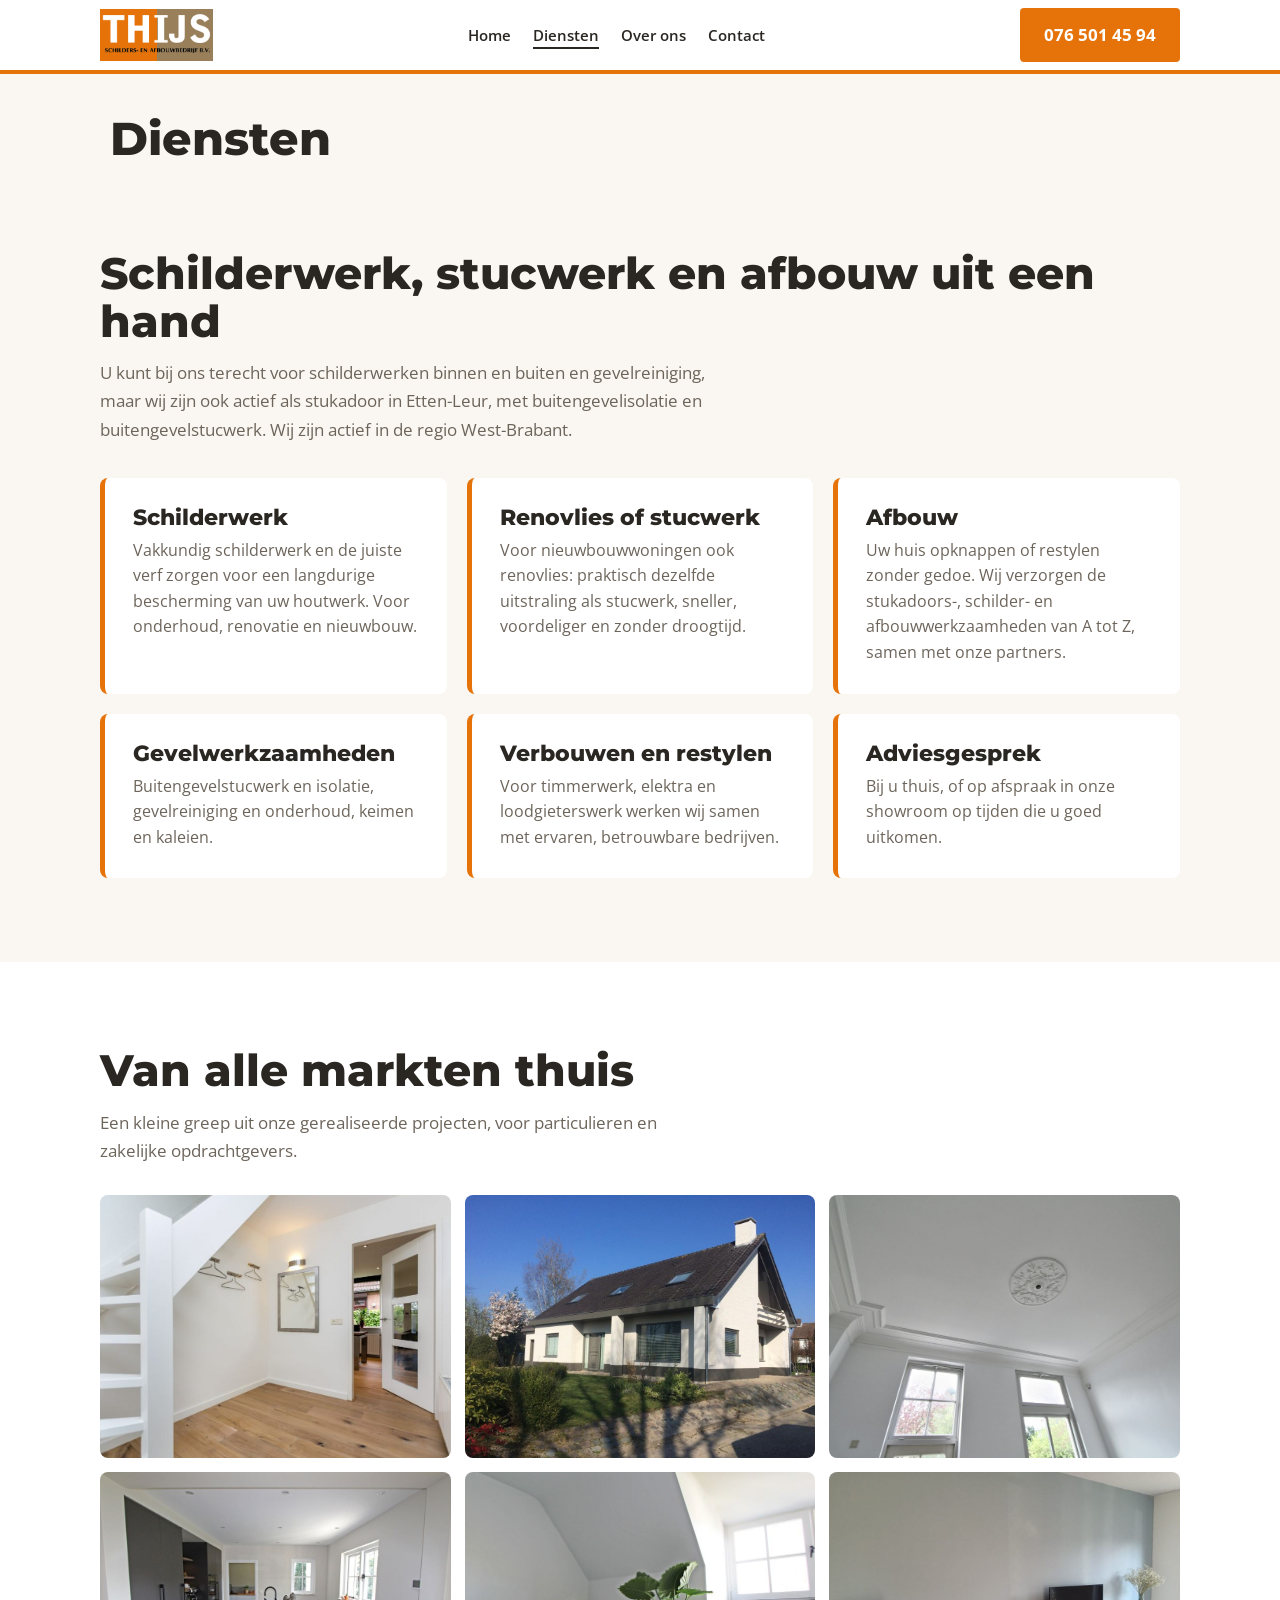
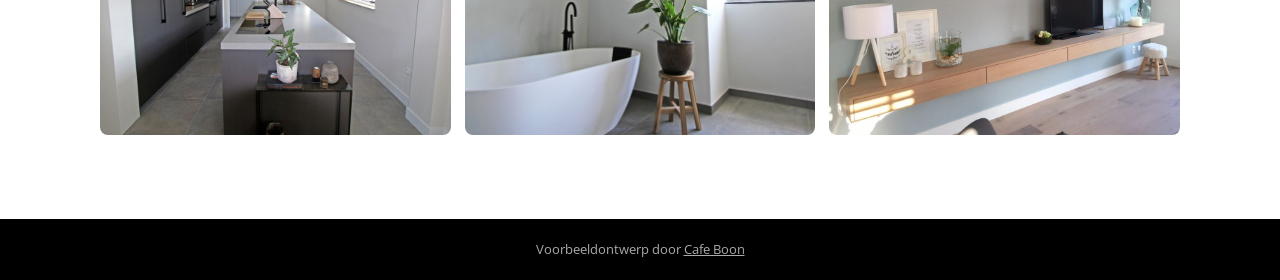
==== aanbod.html @ a526ea2d "Website opgedeeld in meerdere pagina's" ====
<!doctype html>
<html lang="nl">
<head>
<meta charset="utf-8">
<meta name="viewport" content="width=device-width,initial-scale=1">
<title>Diensten | Thijs Schilders- en Afbouwbedrijf</title>
<meta name="description" content="Thijs Schilders- en Afbouwbedrijf in Etten-Leur: schilderwerk, renovlies en stucwerk, afbouw en gevelwerkzaamheden in West-Brabant. Ruim 30 jaar ervaring. Bel 076 501 45 94.">
<meta name="robots" content="noindex">
<meta property="og:title" content="Thijs Schilders- en Afbouwbedrijf, Etten-Leur">
<meta property="og:description" content="Wij maken van uw huis een thuis. Schilderwerk, stucwerk en afbouw in West-Brabant.">
<meta property="og:image" content="https://thijsafbouw.cafeboon.com/images/og.jpg">
<link rel="icon" href="images/favicon.png">
<link rel="preconnect" href="https://fonts.googleapis.com"><link rel="preconnect" href="https://fonts.gstatic.com" crossorigin>
<link href="https://fonts.googleapis.com/css2?family=Montserrat:wght@800&family=Open+Sans:wght@400;600;700&display=swap" rel="stylesheet">
<link rel="stylesheet" href="style.css">
</head>
<body>
<div class="top"><div class="in"><a href="index.html"><img alt="Thijs Schilders- en Afbouwbedrijf" height="52" src="images/logo.png" width="113"/></a>
<nav><a href="index.html">Home</a><a aria-current="page" href="aanbod.html">Diensten</a><a href="over.html">Over ons</a><a href="contact.html">Contact</a></nav>
<a class="btn" href="tel:+31765014594">076 501 45 94</a></div></div>
<div aria-label="Pagina's" class="sn-bar" role="navigation"><a class="sn-link" href="index.html">Home</a><a aria-current="page" class="sn-link" href="aanbod.html">Diensten</a><a class="sn-link" href="over.html">Over ons</a><a class="sn-link" href="contact.html">Contact</a></div>
<div class="sn-head"><h1>Diensten</h1></div>
<section id="diensten"><div class="wrap">
<h2>Schilderwerk, stucwerk en afbouw uit een hand</h2>
<p class="lead">U kunt bij ons terecht voor schilderwerken binnen en buiten en gevelreiniging, maar wij zijn ook actief als stukadoor in Etten-Leur, met buitengevelisolatie en buitengevelstucwerk. Wij zijn actief in de regio West-Brabant.</p>
<div class="svc">
<div><h3>Schilderwerk</h3><p>Vakkundig schilderwerk en de juiste verf zorgen voor een langdurige bescherming van uw houtwerk. Voor onderhoud, renovatie en nieuwbouw.</p></div>
<div><h3>Renovlies of stucwerk</h3><p>Voor nieuwbouwwoningen ook renovlies: praktisch dezelfde uitstraling als stucwerk, sneller, voordeliger en zonder droogtijd.</p></div>
<div><h3>Afbouw</h3><p>Uw huis opknappen of restylen zonder gedoe. Wij verzorgen de stukadoors-, schilder- en afbouwwerkzaamheden van A tot Z, samen met onze partners.</p></div>
<div><h3>Gevelwerkzaamheden</h3><p>Buitengevelstucwerk en isolatie, gevelreiniging en onderhoud, keimen en kaleien.</p></div>
<div><h3>Verbouwen en restylen</h3><p>Voor timmerwerk, elektra en loodgieterswerk werken wij samen met ervaren, betrouwbare bedrijven.</p></div>
<div><h3>Adviesgesprek</h3><p>Bij u thuis, of op afspraak in onze showroom op tijden die u goed uitkomen.</p></div>
</div></div></section>
<section id="projecten" style="background:#fff"><div class="wrap">
<h2>Van alle markten thuis</h2>
<p class="lead">Een kleine greep uit onze gerealiseerde projecten, voor particulieren en zakelijke opdrachtgevers.</p>
<div class="gal">
<img alt="Woning met buitenwerk door Thijs Afbouw" loading="lazy" src="images/huis.jpg"/>
<img alt="Hal en trap, schilderwerk" loading="lazy" src="images/hal.jpg"/>
<img alt="Plafond met sierrozet en lijstwerk" loading="lazy" src="images/plafond.jpg"/>
<img alt="Keuken met afgewerkte wanden" loading="lazy" src="images/keuken.jpg"/>
<img alt="Badkamer onder het schuine dak" loading="lazy" src="images/badkamer.jpg"/>
<img alt="Woonkamer met gestuukte wand" loading="lazy" src="images/woonkamer.jpg"/>
</div></div></section>
<footer>Voorbeeldontwerp door <a href="https://cafeboon.com">Cafe Boon</a></footer>
</body></html>
---- style.css ----
:root{--o:#e57309;--t:#99805b;--k:#2a2622;--w:#faf7f2;--mut:#6d655b}
*{box-sizing:border-box;margin:0}
html{scroll-behavior:smooth}
body{background:var(--w);color:var(--k);font:17px/1.65 'Open Sans',system-ui,sans-serif}
img{display:block;max-width:100%}a{color:inherit}
h1,h2,h3{font-family:'Montserrat',sans-serif;font-weight:800;line-height:1.1}
.top{background:#fff;border-bottom:4px solid var(--o);position:sticky;top:0;z-index:10}
.top .in{max-width:1120px;margin:auto;padding:8px 20px;display:flex;align-items:center;justify-content:space-between;gap:16px}
.top img{height:52px;width:auto}
nav{display:flex;gap:22px;font-weight:600;font-size:15px}nav a{text-decoration:none}
.btn{display:inline-block;background:var(--o);color:#fff;font-weight:700;text-decoration:none;padding:13px 24px;border-radius:4px}
.btn.o{background:none;border:2px solid #fff}.btn.d{background:var(--k)}
.hero{display:grid;grid-template-columns:1fr 1fr;min-height:560px}
.hero .t{background:var(--t);color:#fff;padding:70px max(20px,calc((100vw - 1120px)/2)) 70px max(20px,calc((100vw - 1120px)/2))}
.hero h1{font-size:clamp(38px,6vw,68px);margin-bottom:20px}
.hero p{max-width:480px;font-size:18px;margin-bottom:26px}
.hero .row{display:flex;gap:12px;flex-wrap:wrap}
.hero img{width:100%;height:100%;object-fit:cover}
.btw{background:var(--o);color:#fff;text-align:center;padding:14px 20px;font-weight:700}
.wrap{max-width:1120px;margin:auto;padding:0 20px}
section{padding:84px 0}
h2{font-size:clamp(28px,4.4vw,44px);margin-bottom:14px}
.lead{color:var(--mut);max-width:620px}
.svc{display:grid;grid-template-columns:repeat(3,1fr);gap:20px;margin-top:34px}
.svc div{background:#fff;border-radius:8px;padding:28px;border-left:5px solid var(--o)}
.svc h3{font-size:22px;margin-bottom:8px}.svc p{font-size:15.5px;color:var(--mut)}
.gal{display:grid;grid-template-columns:repeat(3,1fr);gap:14px;margin-top:30px}
.gal img{width:100%;aspect-ratio:4/3;object-fit:cover;border-radius:8px}
.split{display:grid;grid-template-columns:1fr 1fr;gap:56px;align-items:center}
.split img{border-radius:8px;width:100%}
.dark{background:var(--k);color:#fff}.dark .lead{color:#c9c2b8}
.contact .g{display:grid;grid-template-columns:1fr 1fr;gap:50px}
.contact a:not(.btn){color:var(--o);font-weight:700}
footer{background:#000;color:#aaa;text-align:center;font-size:13px;padding:20px}footer a{color:#aaa}
@media(max-width:860px){nav{display:none}.hero{grid-template-columns:1fr}.hero img{height:300px}.hero .t{padding:50px 20px}.svc,.gal{grid-template-columns:1fr}.split,.contact .g{grid-template-columns:1fr;gap:30px}section{padding:56px 0}}
/* sitenav:start */
.sn-bar{display:none;gap:6px;overflow-x:auto;white-space:nowrap;-webkit-overflow-scrolling:touch;padding:8px 12px;background:inherit;color:inherit;font:inherit;line-height:1.2;border-bottom:1px solid rgba(128,128,128,.35);box-sizing:border-box;max-width:100%}
.sn-bar a.sn-link{flex:0 0 auto;padding:9px 15px;border-radius:999px;color:inherit;text-decoration:none;font-size:15px;font-weight:600;letter-spacing:0;text-transform:none;margin:0}
.sn-bar a.sn-link[aria-current="page"]{background:rgba(128,128,128,.2);box-shadow:inset 0 -2px 0 currentColor}
@media(max-width:860px){.sn-bar{display:flex}}
nav a[aria-current="page"]:not(.cta):not(.btn):not(.call){text-decoration:underline;text-underline-offset:6px;text-decoration-thickness:2px}
.sn-head{max-width:1100px;margin:0 auto;padding:40px 20px 0;box-sizing:border-box}
.sn-head h1{margin:0;color:inherit;font-size:clamp(30px,5vw,46px);line-height:1.1}
.sn-cards{max-width:1100px;margin:0 auto;padding:40px 20px;display:grid;grid-template-columns:repeat(auto-fit,minmax(230px,1fr));gap:16px;box-sizing:border-box}
.sn-card{display:block;padding:20px 22px;border:1px solid rgba(128,128,128,.45);border-radius:10px;background:rgba(128,128,128,.07);color:inherit;text-decoration:none;min-width:0}
.sn-card strong{display:block;font-size:1.25em;margin:0 0 6px;color:inherit}
.sn-card span{display:block;opacity:.8;font-size:.95em;line-height:1.4}
.sn-card:hover,.sn-card:focus-visible{border-color:currentColor}
/* sitenav:end */
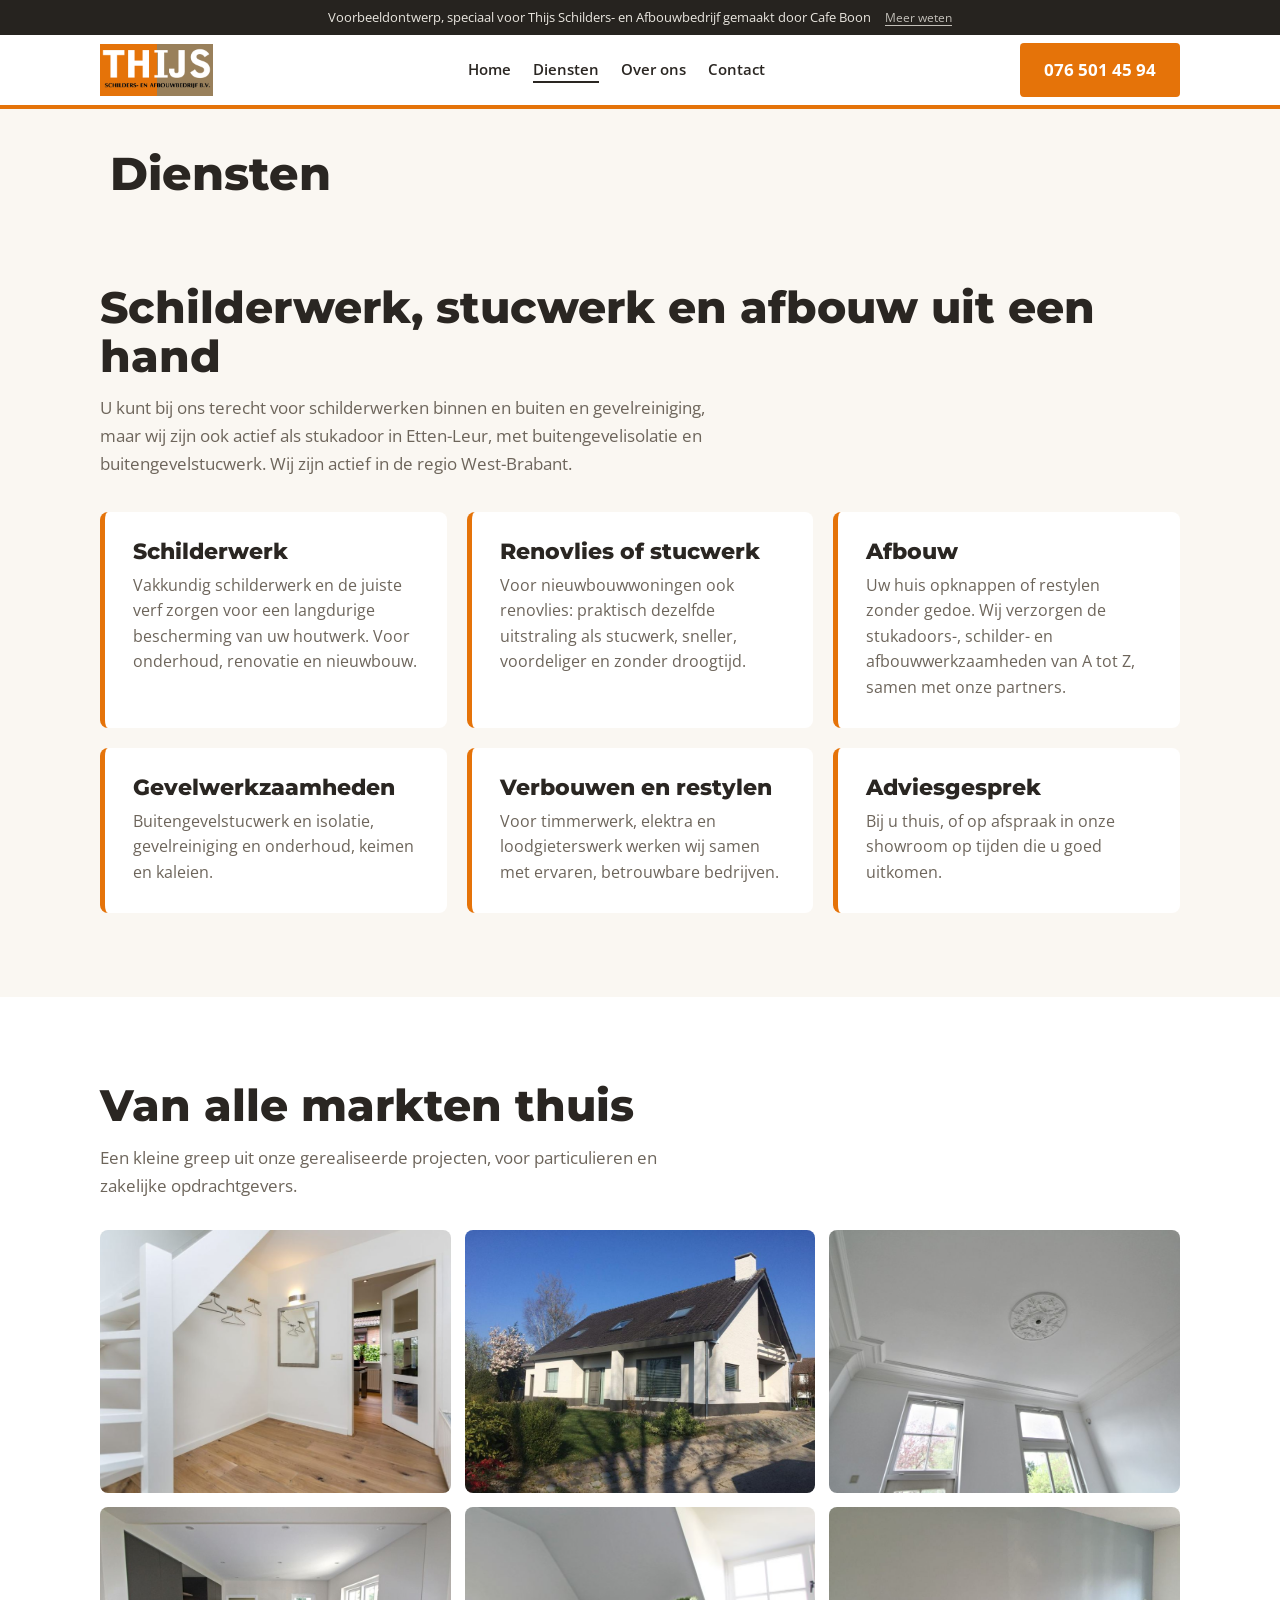
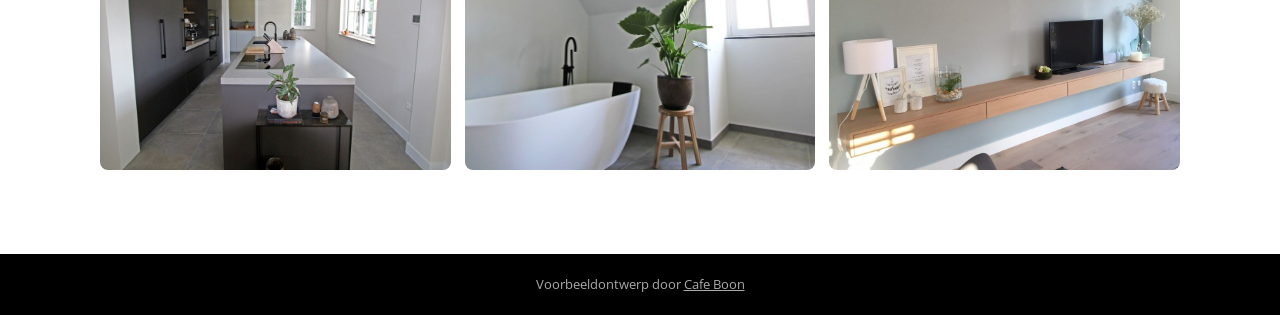
==== commit 70f2dd04: "Werkende formulieren voor afspraken en aanvragen" ====
--- a/aanbod.html
+++ b/aanbod.html
@@ -15,6 +15,7 @@
 <link rel="stylesheet" href="style.css">
 </head>
 <body>
+<div class="vb-banner" role="note"><span>Voorbeeldontwerp, speciaal voor Thijs Schilders- en Afbouwbedrijf gemaakt door Cafe Boon</span><a href="https://cafeboon.com">Meer weten</a></div>
 <div class="top"><div class="in"><a href="index.html"><img alt="Thijs Schilders- en Afbouwbedrijf" height="52" src="images/logo.png" width="113"/></a>
 <nav><a href="index.html">Home</a><a aria-current="page" href="aanbod.html">Diensten</a><a href="over.html">Over ons</a><a href="contact.html">Contact</a></nav>
 <a class="btn" href="tel:+31765014594">076 501 45 94</a></div></div>
--- a/style.css
+++ b/style.css
@@ -47,3 +47,31 @@
 .sn-card span{display:block;opacity:.8;font-size:.95em;line-height:1.4}
 .sn-card:hover,.sn-card:focus-visible{border-color:currentColor}
 /* sitenav:end */
+/* voorbeeld-formulier:start */
+@layer sn{.sn-form button.btn{border:0;font:inherit;cursor:pointer;line-height:1.2}}
+.sn-formsec{padding:36px 0 72px}
+.sn-formwrap{max-width:1100px;margin:0 auto;padding:0 20px;box-sizing:border-box}
+.sn-formwrap>h2{margin:0 0 12px}
+.sn-formwrap>.sn-lead,.sn-formwrap>.sn-form,.sn-formwrap>.sn-done{max-width:720px}
+.sn-formwrap .sn-lead{margin:0 0 24px;opacity:.85}
+.sn-form{display:grid;grid-template-columns:1fr 1fr;gap:16px}
+.sn-field{display:flex;flex-direction:column;gap:6px;min-width:0;text-align:left}
+.sn-field.full{grid-column:1/-1}
+.sn-field label{font-size:14px;font-weight:600}
+.sn-field input,.sn-field select,.sn-field textarea{font:inherit;font-size:16px;line-height:1.4;color:inherit;background:rgba(128,128,128,.12);border:1px solid rgba(128,128,128,.55);border-radius:8px;padding:11px 12px;width:100%;box-sizing:border-box;min-width:0;max-width:100%;-webkit-appearance:none;appearance:none}
+.sn-field select{background-image:linear-gradient(45deg,transparent 50%,currentColor 50%),linear-gradient(135deg,currentColor 50%,transparent 50%);background-position:calc(100% - 20px) 50%,calc(100% - 15px) 50%;background-size:5px 5px;background-repeat:no-repeat;padding-right:38px}
+.sn-field select option{color:#111;background:#fff}
+.sn-field textarea{resize:vertical}
+.sn-field input:focus,.sn-field select:focus,.sn-field textarea:focus{outline:2px solid currentColor;outline-offset:1px}
+.sn-done{padding:28px;border:1px solid rgba(128,128,128,.55);border-radius:12px;background:rgba(128,128,128,.1)}
+.sn-done h2{margin:0 0 10px}
+.sn-done p{margin:0}
+.sn-done a{text-decoration:underline;text-underline-offset:3px;font-weight:600}
+.sn-formlink{padding:0 0 56px}
+@media(max-width:640px){.sn-form{grid-template-columns:1fr}.sn-formsec{padding:24px 0 56px}}
+/* voorbeeld-formulier:end */
+/* voorbeeldbanner:start */
+.vb-banner{display:flex;flex-wrap:wrap;justify-content:center;align-items:baseline;gap:2px 14px;padding:8px 16px;background:#26231f;color:#e9e6df;font-size:13px;line-height:1.45;letter-spacing:0;text-transform:none;font-weight:400;text-align:center;position:relative;z-index:1000}
+.vb-banner a{color:inherit;opacity:.8;text-decoration:underline;text-underline-offset:3px;font-size:12px;font-weight:400;white-space:nowrap;letter-spacing:0;text-transform:none}
+.vb-banner a:hover{opacity:1}
+/* voorbeeldbanner:end */
